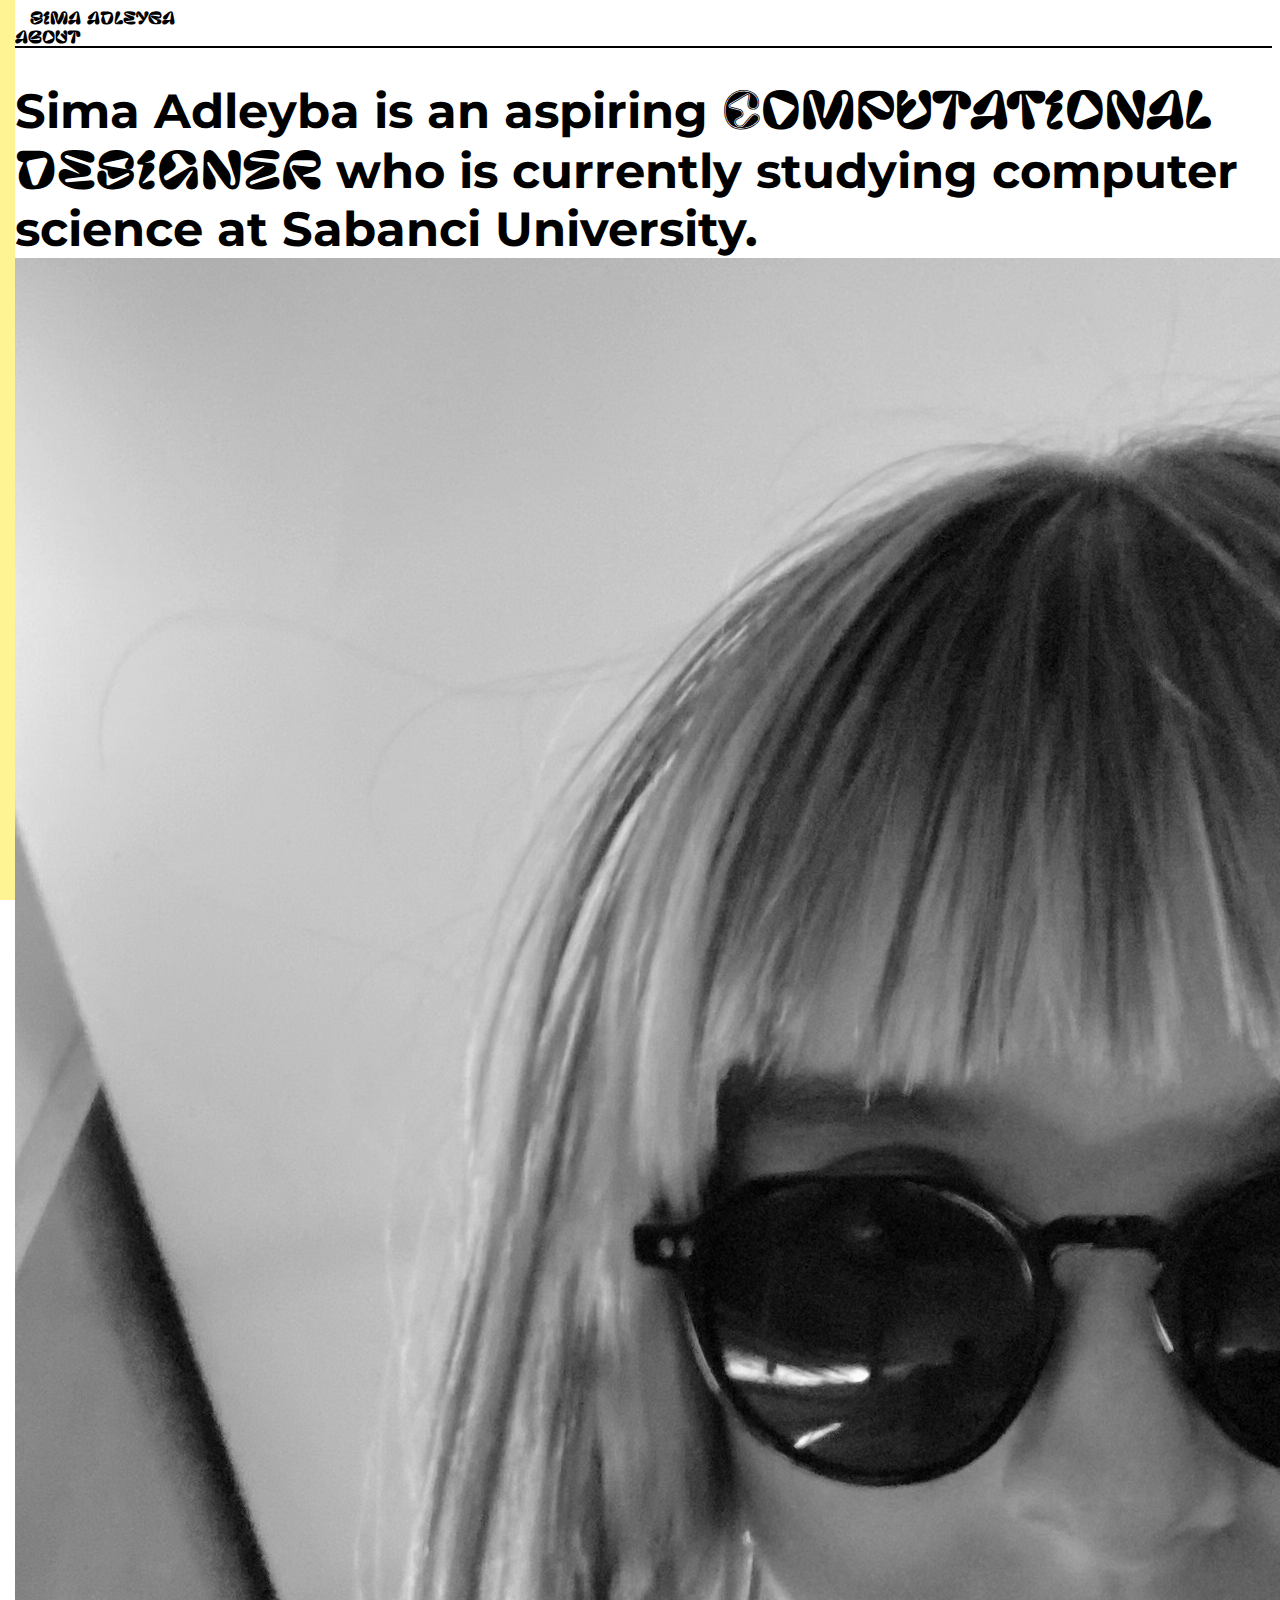
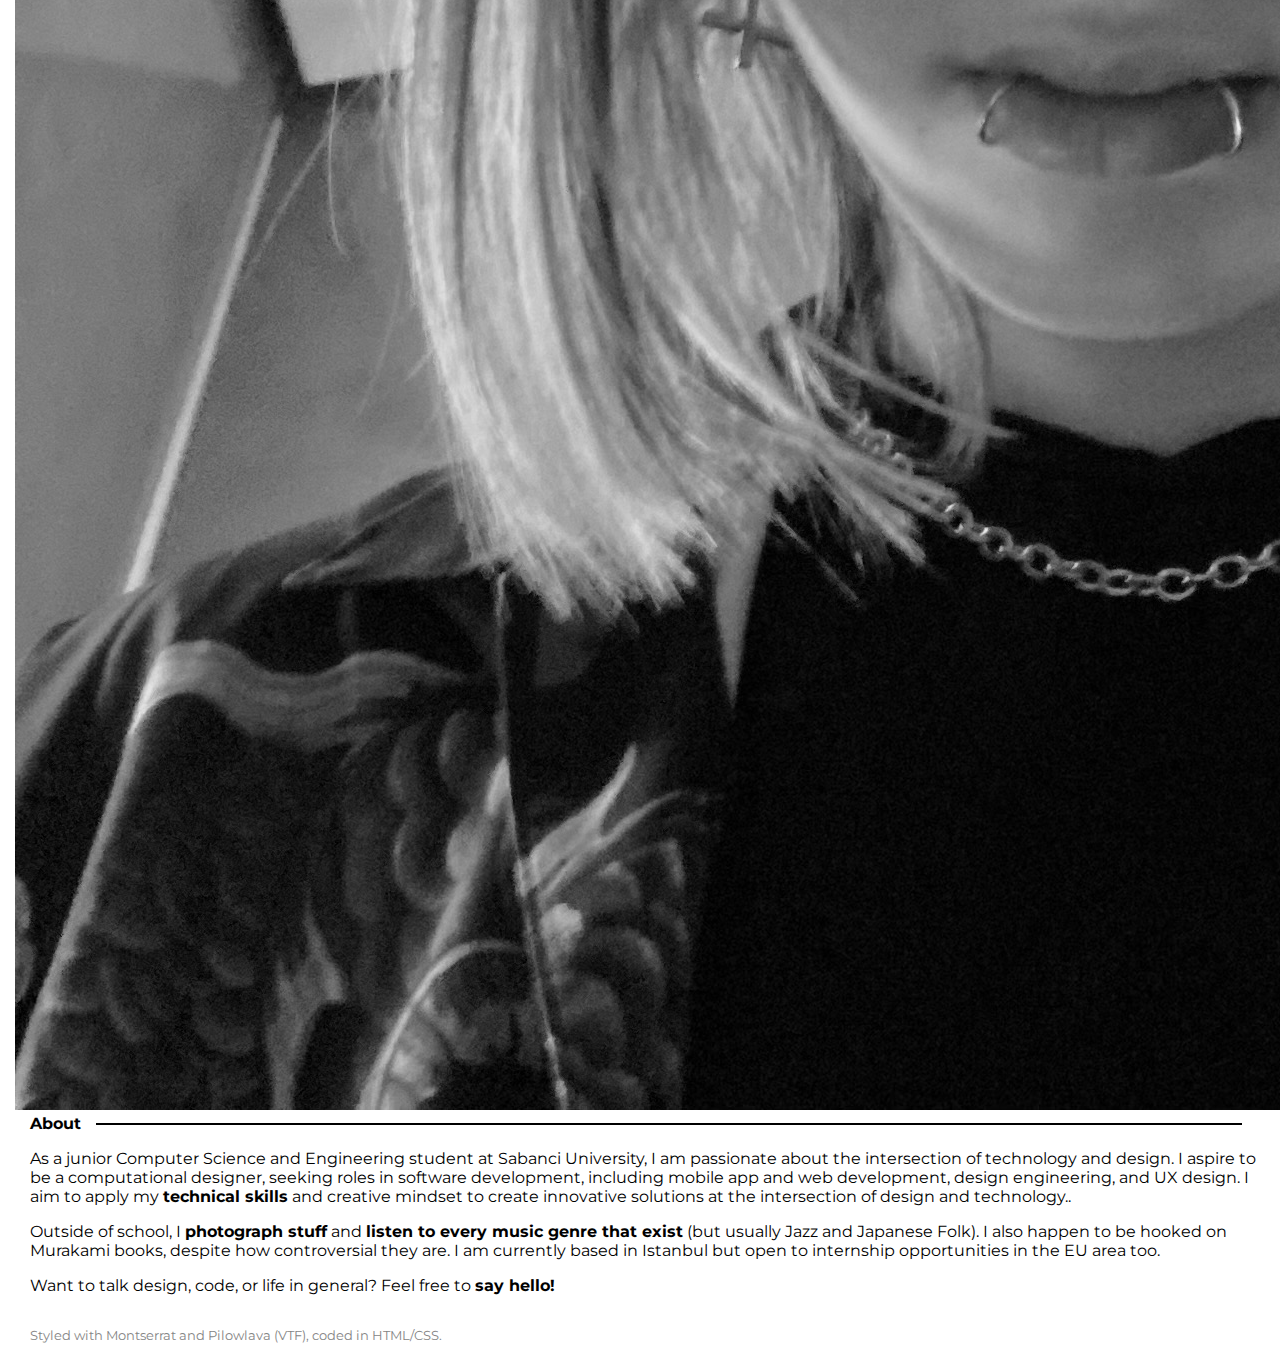
==== index.html @ 5d483352 "Update index.html" ====
<!doctype html>
<html lang="en">

<head>
    <meta charset="utf-8">
    <meta name="viewport" content="width=device-width, initial-scale=1">
    <title>sima.digital</title>
    <link href="https://cdn.jsdelivr.net/npm/bootstrap@5.3.1/dist/css/bootstrap.min.css" rel="stylesheet"
        integrity="sha384-4bw+/aepP/YC94hEpVNVgiZdgIC5+VKNBQNGCHeKRQN+PtmoHDEXuppvnDJzQIu9" crossorigin="anonymous">
    <link rel="stylesheet" href="styles.css">
    </link>
    <link rel="preconnect" href="https://fonts.googleapis.com">
    <link rel="preconnect" href="https://fonts.gstatic.com" crossorigin>
    <link href="https://fonts.googleapis.com/css2?family=Montserrat&display=swap" rel="stylesheet">
    <link href="pilowlava/Pilowlava-Regular.woff", rel="stylesheet">
</head>

<body>
    <!-- yellowish thingy that goes all the way from top the bottom -->
    <div class="yellow-rectangle"></div>

    <!-- navigation bar -->
    <nav id="main-navbar" class="navbar sticky-top border-bottom">
        <a class="navbar-brand" href="simaadleyba.github.io">Sima Adleyba</a>
        <div class="ml-auto">
            <a class="nav-link" href="#section-header-about">About</a>
        </div>
    </nav>

    <section class="container py-5">
        <div class="row align-items-center px-5">

            <!-- main introduction -->
            <div class="col-7">
                <h1 class="display-4">
                    Sima Adleyba is an aspiring <span class="special-word">computational designer</span> who is
                    currently
                    studying computer science at Sabanci University.
                </h1 class="display-4">
            </div>

            <!-- sima.jpeg -->
            <div class="col-5">
                <img src="sima.jpeg" class="img-fluid profile-image" alt="Sima Adleyba's Image">
            </div>
        </div>
    </section>

    <section class="written-stuff">
        <div class="section-header-container">
            <h4 id="section-header-about">About</h4>
            <hr class="section-divider">
        </div>

        <p>As a junior Computer Science and Engineering student at Sabanci University, I am passionate about the intersection of technology and design. I aspire to be a computational designer, seeking roles in software development, including mobile app and web development, design engineering, and UX design. I aim to apply my <a href="https://github.com/simaadleyba">technical skills</a> and creative mindset to create innovative solutions at the intersection of design and technology..</p>

        <p>Outside of school, I <a href="https://www.behance.net/simaadleyba">photograph stuff</a> and <a
                href="https://open.spotify.com/user/gqnhl2qjq4wviehysisffktm7?si=9786fa728f184265">listen to every music
                genre that exist</a> (but
            usually Jazz and Japanese Folk). I also happen to be hooked on Murakami books, despite how controversial they are. I
            am
            currently based in Istanbul but open to internship opportunities in the EU area too.</p>

        <p>
            Want to talk design, code, or life in general? Feel free to <a href="mailto:adleyba@sabanciuniv.edu">say hello!</a>
        </p>

    </section>

    <section>
        <p class="footer">
            Styled with Montserrat and Pilowlava (VTF), coded in HTML/CSS.
        </p>
    </section>

    <script src="https://cdn.jsdelivr.net/npm/bootstrap@5.3.1/dist/js/bootstrap.bundle.min.js"
        integrity="sha384-HwwvtgBNo3bZJJLYd8oVXjrBZt8cqVSpeBNS5n7C8IVInixGAoxmnlMuBnhbgrkm"
        crossorigin="anonymous"></script>
</body>

</html>
---- styles.css ----
html {
    font-family: 'Pilowlava', 'Montserrat', sans-serif;
}

@font-face {
    font-family: 'Pilowlava';
    src: url("pilowlava/Pilowlava-Regular.woff") format(woff);
}

body {
    margin-left: 15px;
    backrgound-color: #fff;
}

/* navigation stuff */

.navbar {
    background-color: #fff;
}

.navbar-brand {
    font-family: 'Pilowlava', 'Montserrat' !important;
    box-sizing: border-box;
    margin-left: 15px;
}

.navbar-brand:hover {
    text-decoration: none;
    font-weight: 400;
}

.nav-link:last-of-type {
    margin-right: 30px;
}

.border-bottom {
    border-bottom: 2px solid black !important;
}

/* body-general stuff */

.yellow-rectangle {
    position: fixed;
    top: 0;
    left: 0;
    width: 15px;
    height: 100%;
    background-color: #fff493;
    z-index: 9999;
}

section {
    font-family: 'Montserrat', sans-serif;
}

.special-word {
    font-family: 'Pilowlava';
}

a {
    text-decoration: none;
    font-weight: bold;
    color: inherit;
}

a:hover {
    text-decoration: underline black;
}

.display-4 {
    font-size: 3rem;
}

h1 {
    margin-bottom: 0;
}

.written-stuff {
    margin-left: 15px;
    margin-right: 15px;
    margin-bottom: 2em;
}

.footer {
    margin-left: 15px;
    color: rgb(133, 133, 133);
    font-size: small;
}

.container {
    max-width: none !important;
}

.section-header-container {
    display: flex;
    align-items: center;
}

.section-divider {
    flex-grow: 1;
    height: 2px;
    background-color: black;
    border: none;
    margin-left: 15px;
    margin-right: 15px;
    opacity: 1;
}

h4 {
    margin: 0px;
}

.written-stuff p:first-of-type {
    margin-top: 1rem;
}

::selection {
    background-color: #000;
    color: #fff;
}

/* mobile / small layout */

@media (max-width: 768px) {
    .profile-image {
        opacity: 0;
    }
}
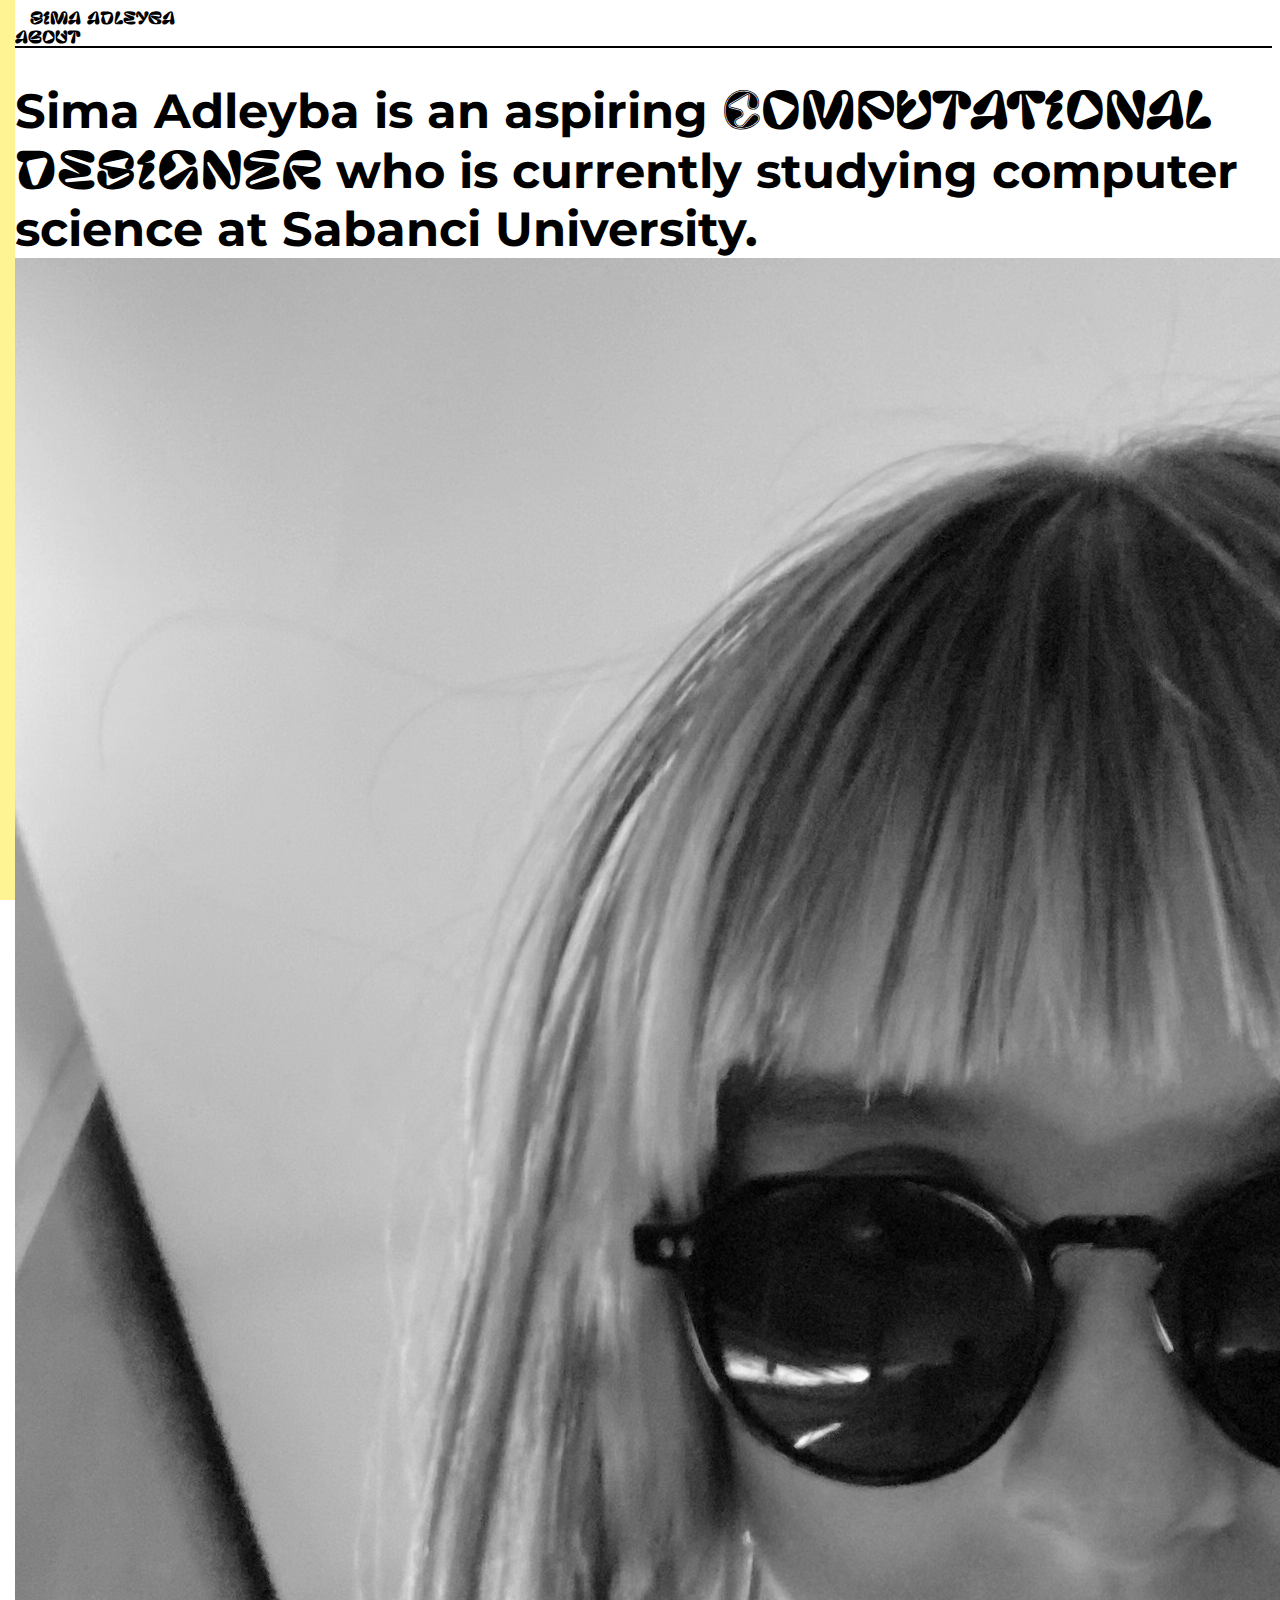
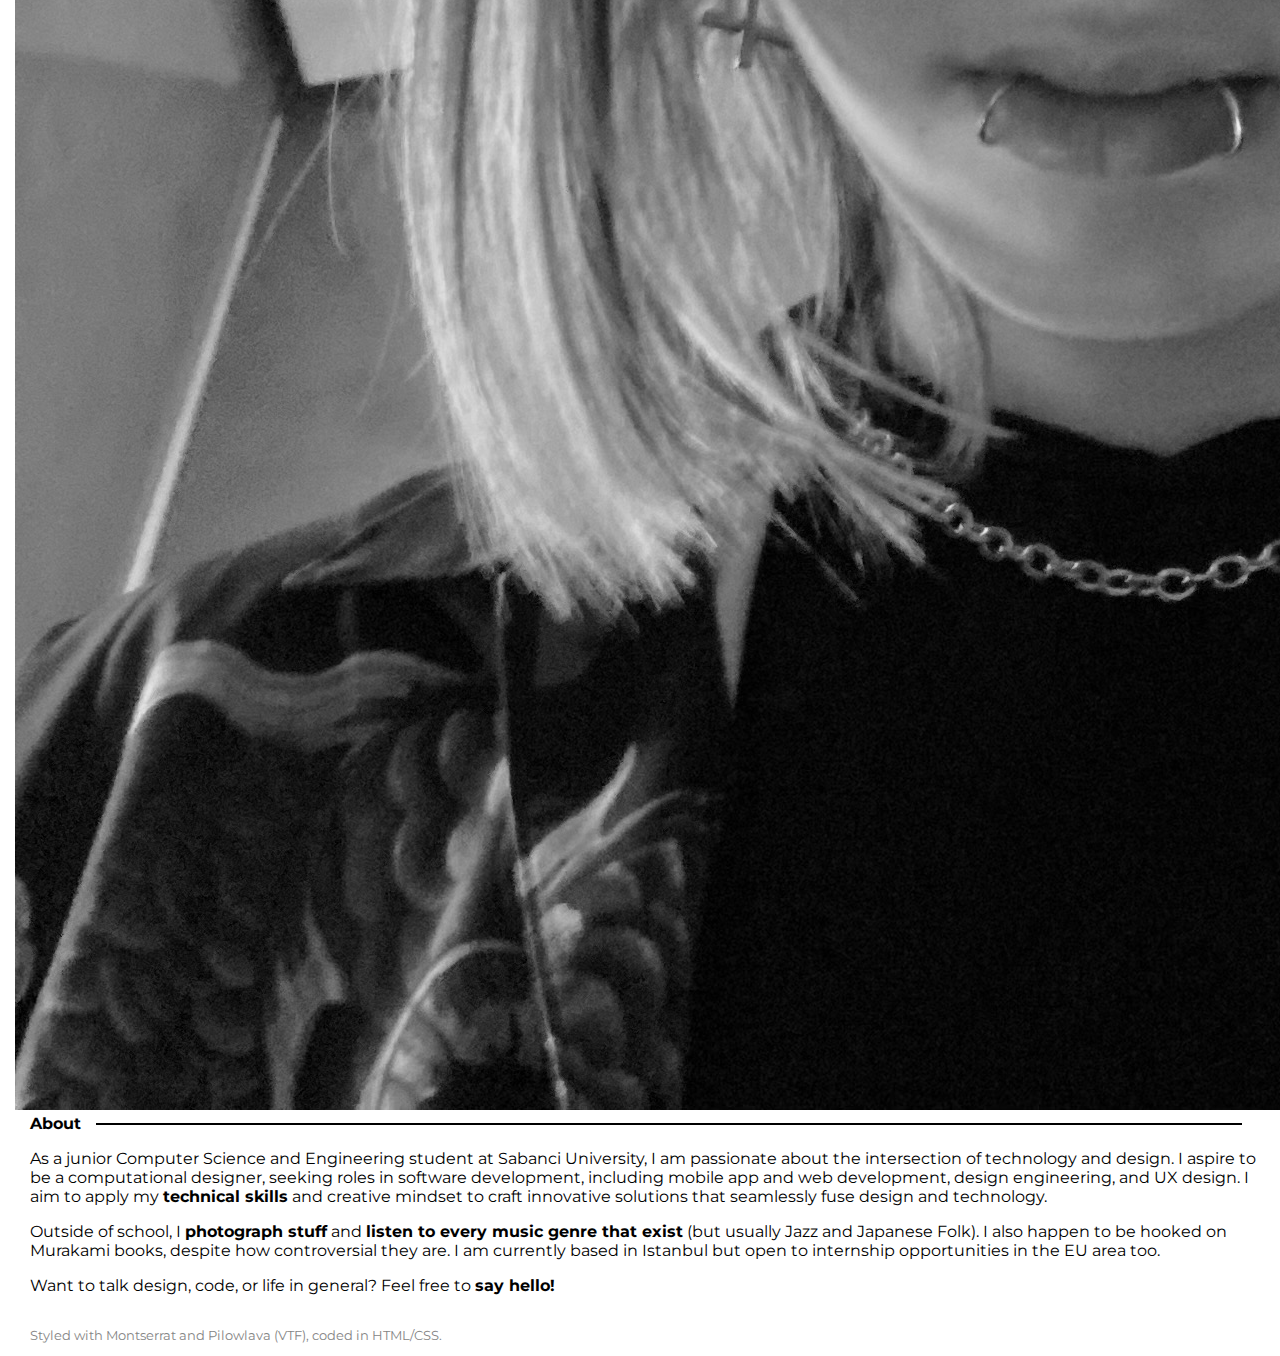
==== commit 6fdcf11f: "Update index.html" ====
--- a/index.html
+++ b/index.html
@@ -13,6 +13,8 @@
     <link rel="preconnect" href="https://fonts.gstatic.com" crossorigin>
     <link href="https://fonts.googleapis.com/css2?family=Montserrat&display=swap" rel="stylesheet">
     <link href="pilowlava/Pilowlava-Regular.woff", rel="stylesheet">
+    <link rel="icon" href="Location_dot_black.svg.png"
+    type="image/x-icon" />
 </head>
 
 <body>
@@ -52,7 +54,7 @@
             <hr class="section-divider">
         </div>
 
-        <p>As a junior Computer Science and Engineering student at Sabanci University, I am passionate about the intersection of technology and design. I aspire to be a computational designer, seeking roles in software development, including mobile app and web development, design engineering, and UX design. I aim to apply my <a href="https://github.com/simaadleyba">technical skills</a> and creative mindset to create innovative solutions at the intersection of design and technology..</p>
+        <p>As a junior Computer Science and Engineering student at Sabanci University, I am passionate about the intersection of technology and design. I aspire to be a computational designer, seeking roles in software development, including mobile app and web development, design engineering, and UX design. I aim to apply my <a href="https://github.com/simaadleyba">technical skills</a> and creative mindset to craft innovative solutions that seamlessly fuse design and technology.</p>
 
         <p>Outside of school, I <a href="https://www.behance.net/simaadleyba">photograph stuff</a> and <a
                 href="https://open.spotify.com/user/gqnhl2qjq4wviehysisffktm7?si=9786fa728f184265">listen to every music
--- a/styles.css
+++ b/styles.css
@@ -121,8 +121,18 @@
 
 /* mobile / small layout */
 
-@media (max-width: 768px) {
+@media (max-width: 1020px) {
     .profile-image {
         opacity: 0;
     }
 }
+
+@media (max-width: 768px) {
+    .display-4 {
+        font-size: 2rem;
+    }
+
+    .px-5 {
+        padding-left: 1em;
+    }
+}
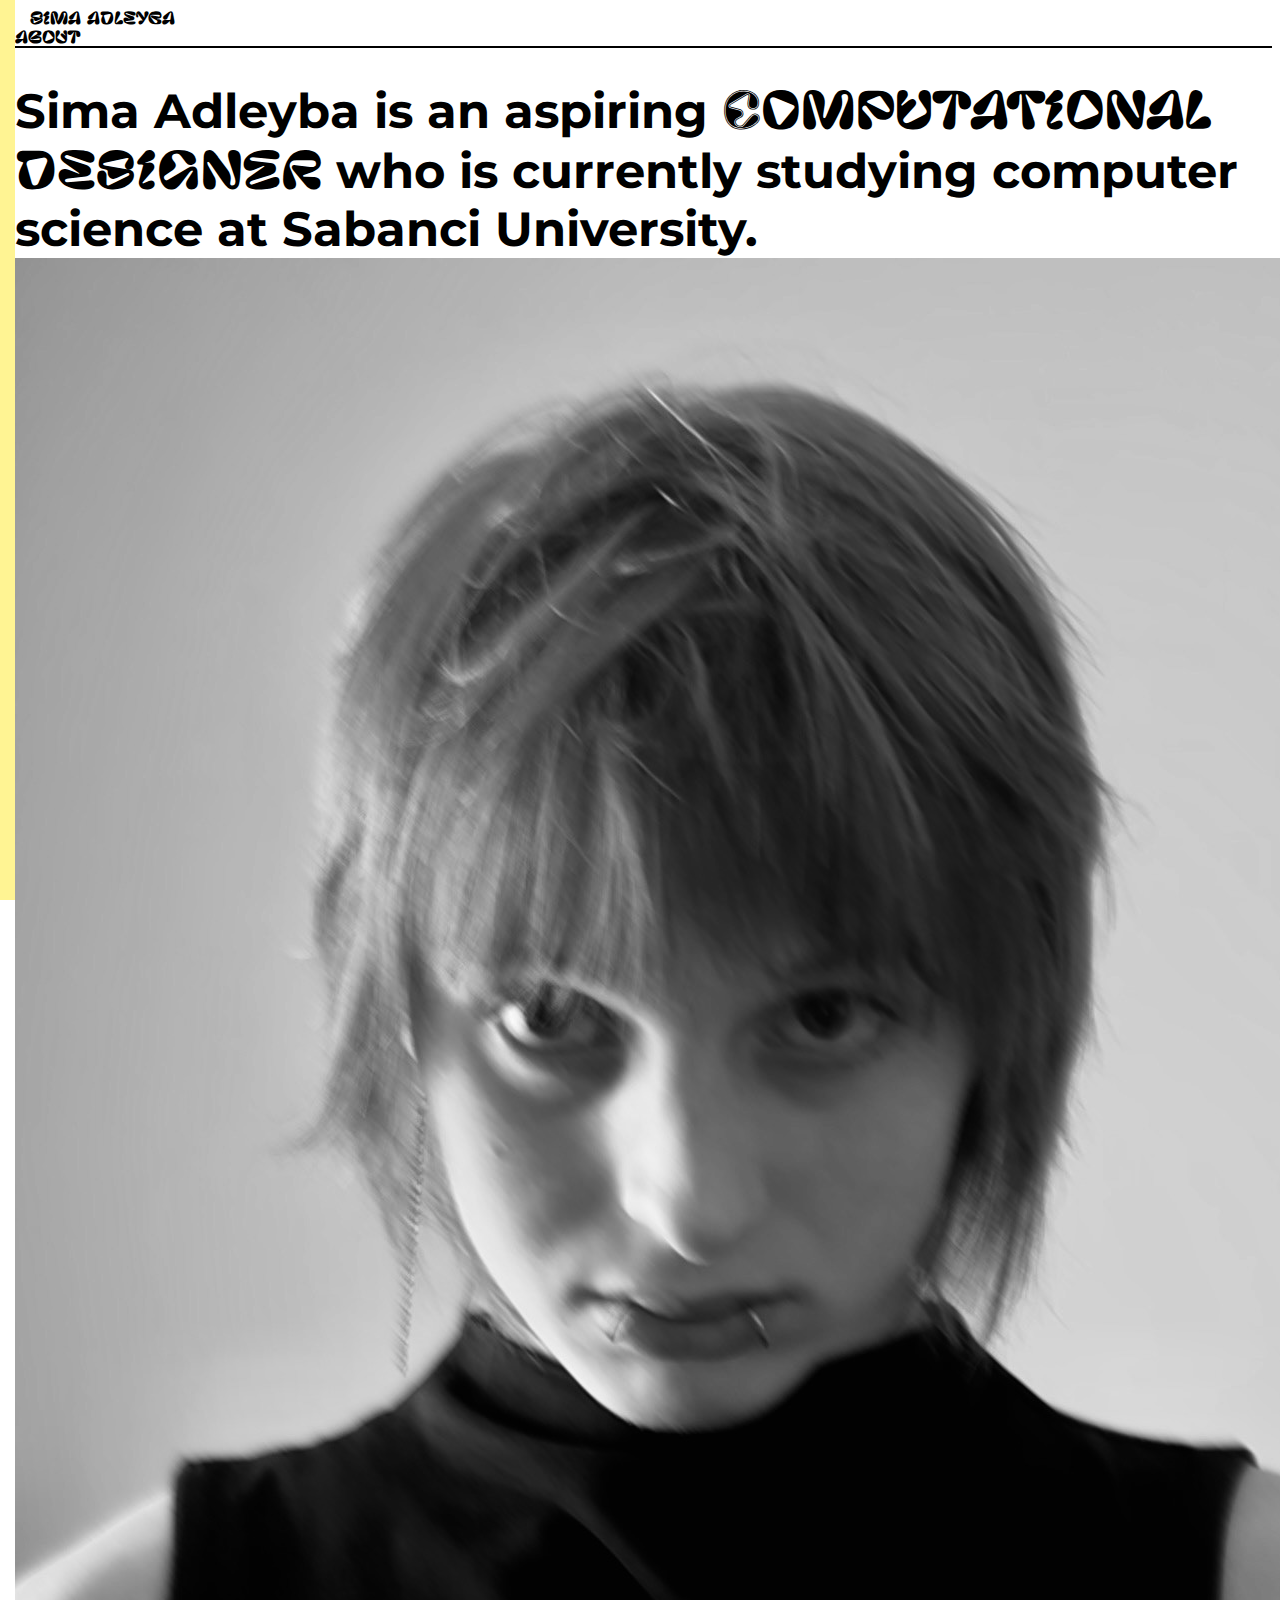
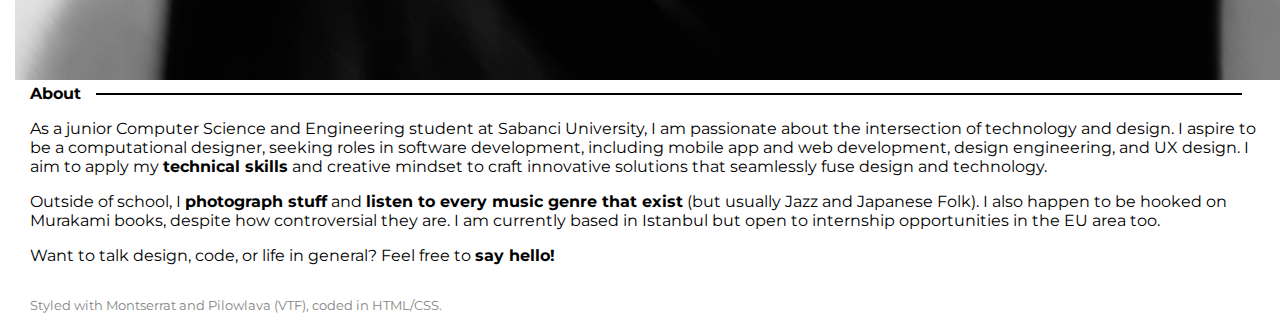
==== commit 487cc7da: "Update index.html" ====
--- a/index.html
+++ b/index.html
@@ -43,7 +43,7 @@
 
             <!-- sima.jpeg -->
             <div class="col-5">
-                <img src="sima.jpeg" class="img-fluid profile-image" alt="Sima Adleyba's Image">
+                <img src="sima.jpg" class="img-fluid profile-image" alt="Sima Adleyba's Image">
             </div>
         </div>
     </section>
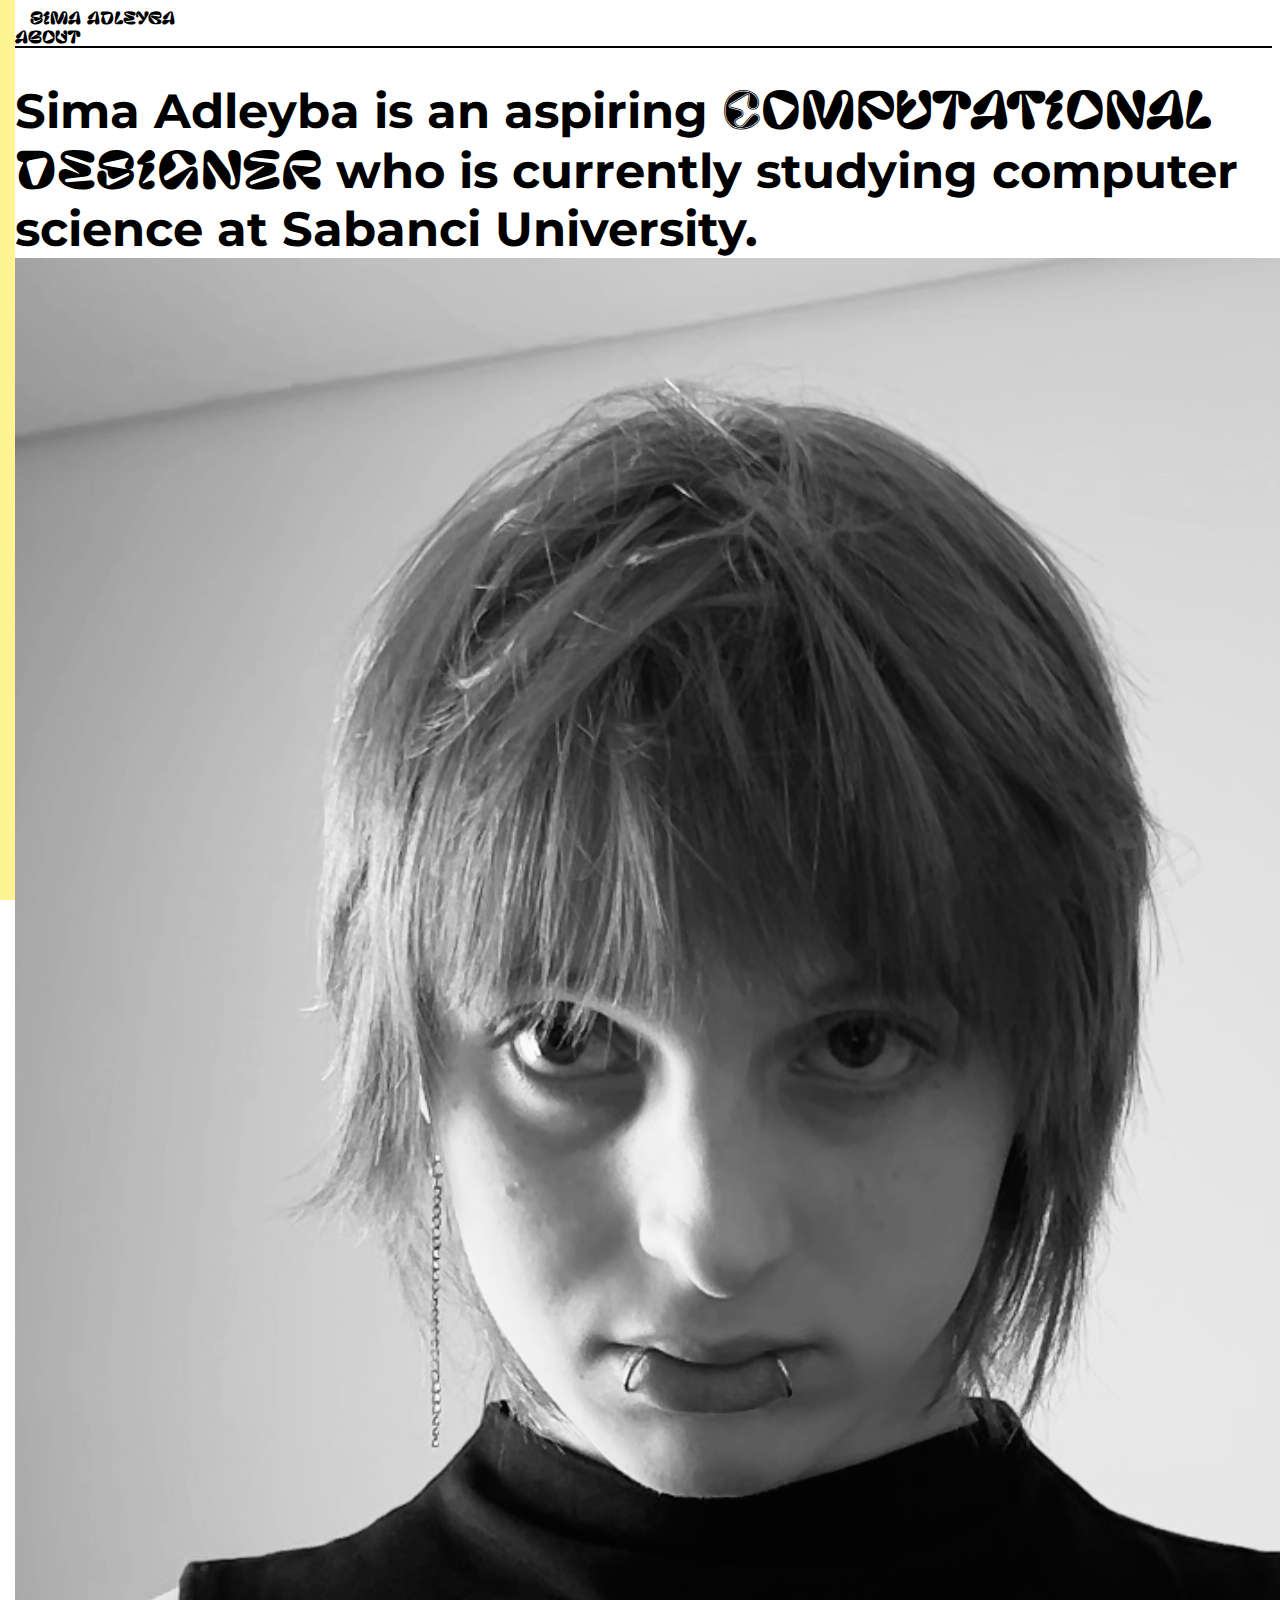
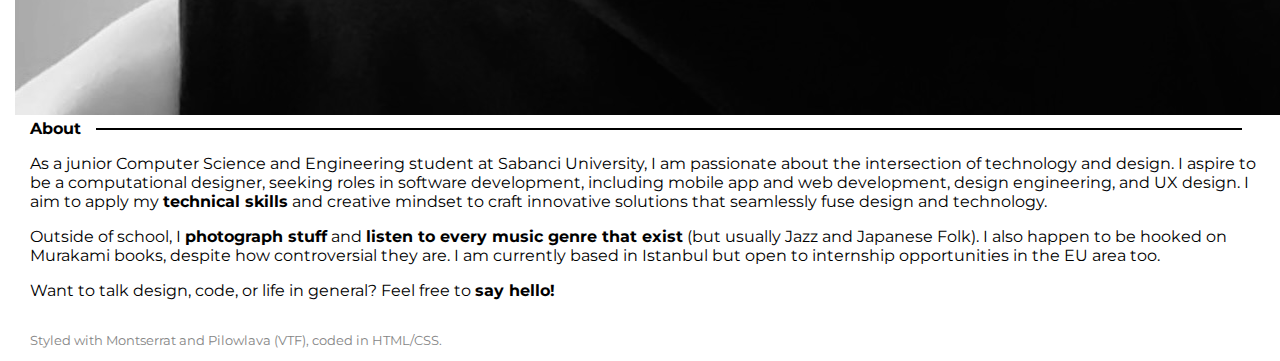
==== commit f26d9ff1: "Photo update on index.html" ====
--- a/index.html
+++ b/index.html
@@ -43,7 +43,7 @@
 
             <!-- sima.jpeg -->
             <div class="col-5">
-                <img src="sima.jpg" class="img-fluid profile-image" alt="Sima Adleyba's Image">
+                <img src="sima_new.jpg" class="img-fluid profile-image" alt="Sima Adleyba's Image">
             </div>
         </div>
     </section>
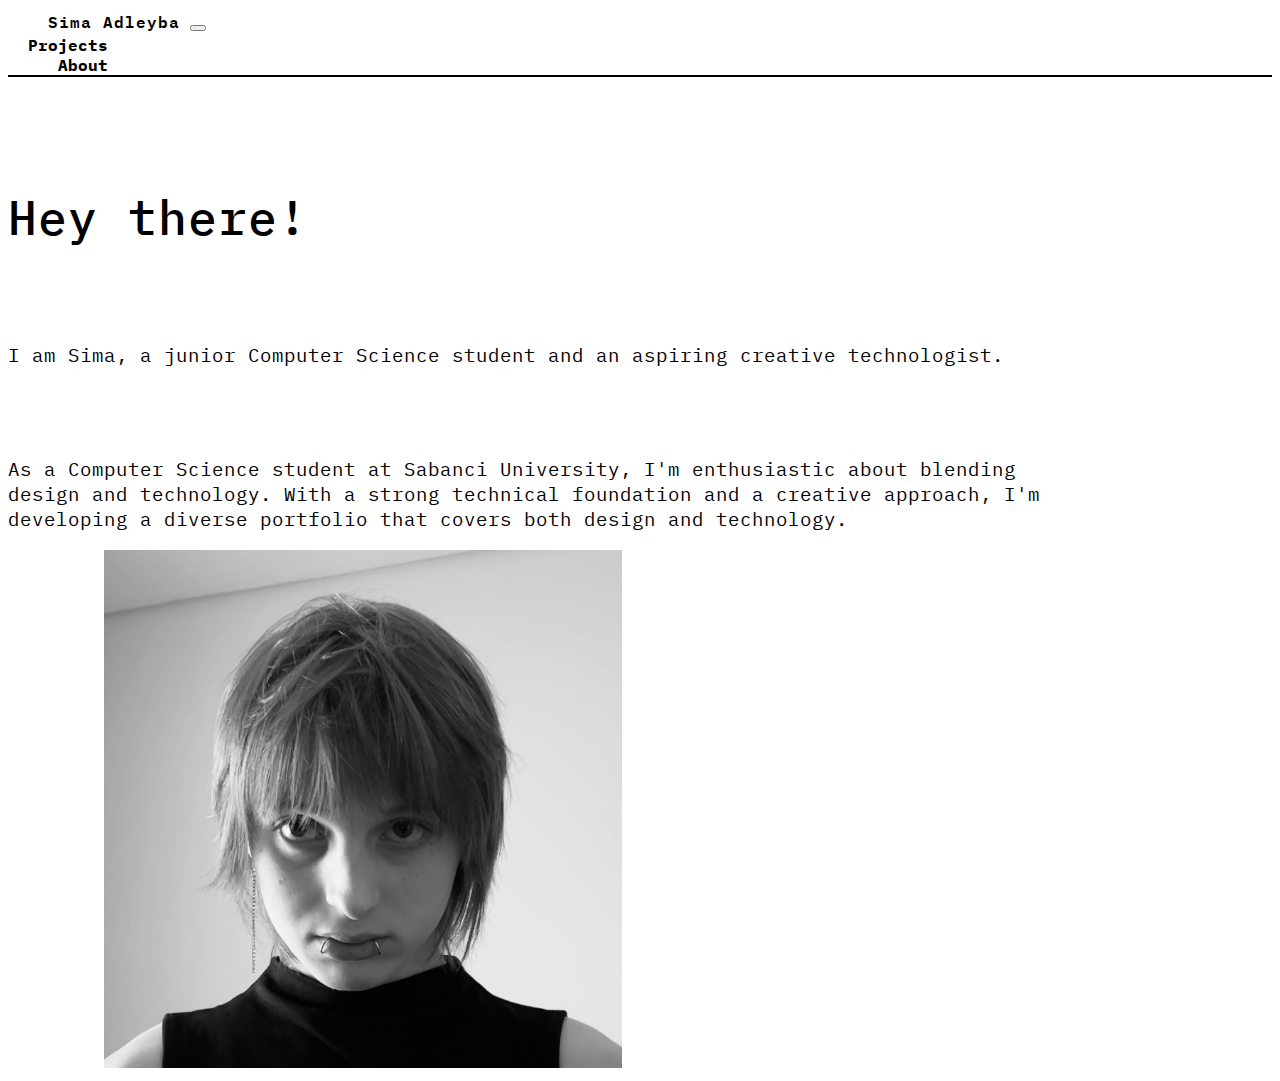
==== commit 2ad53753: "Update and rename home.html to index.html" ====
--- a/index.html
+++ b/index.html
@@ -11,73 +11,57 @@
     </link>
     <link rel="preconnect" href="https://fonts.googleapis.com">
     <link rel="preconnect" href="https://fonts.gstatic.com" crossorigin>
-    <link href="https://fonts.googleapis.com/css2?family=Montserrat&display=swap" rel="stylesheet">
-    <link href="pilowlava/Pilowlava-Regular.woff", rel="stylesheet">
-    <link rel="icon" href="Location_dot_black.svg.png"
-    type="image/x-icon" />
+    <link href="https://fonts.googleapis.com/css2?family=IBM+Plex+Mono:ital,wght@0,100;0,200;0,300;0,400;0,500;0,600;0,700;1,100;1,200;1,300;1,400;1,500;1,600;1,700&display=swap" rel="stylesheet">
+    <link rel="icon" href="/Users/sima/Desktop/Career/Web Development/sima.digital/Location_dot_black.svg.png"
+        type="image/x-icon" />
 </head>
 
 <body>
-    <!-- yellowish thingy that goes all the way from top the bottom -->
-    <div class="yellow-rectangle"></div>
-
     <!-- navigation bar -->
-    <nav id="main-navbar" class="navbar sticky-top border-bottom">
-        <a class="navbar-brand" href="simaadleyba.github.io">Sima Adleyba</a>
-        <div class="ml-auto">
-            <a class="nav-link" href="#section-header-about">About</a>
+    <nav id="main-navbar" class="navbar navbar-expand-lg navbar-light bg-light sticky-top border-bottom">
+        <div class="container-fluid">
+            <a class="navbar-brand" href="home.html">Sima Adleyba</a>
+            <button class="navbar-toggler" type="button" data-bs-toggle="collapse" data-bs-target="#navbarNavAltMarkup" aria-controls="navbarNavAltMarkup" aria-expanded="false" aria-label="Toggle navigation">
+                <span class="navbar-toggler-icon"></span>
+            </button>
+            <div class="collapse navbar-collapse" id="navbarNavAltMarkup">
+                <div class="navbar-nav ms-auto">
+                    <a class="nav-link" href="projects.html">Projects</a>
+                    <a class="nav-link custom-nav-link-last" href="about.html">About</a>
+                </div>
+            </div>
         </div>
     </nav>
 
-    <section class="container py-5">
-        <div class="row align-items-center px-5">
 
+    <section class="container py-5 intro-section">
+        <div class="row align-items-center px-5 custom-row-width">
             <!-- main introduction -->
-            <div class="col-7">
+            <div class="col">
                 <h1 class="display-4">
-                    Sima Adleyba is an aspiring <span class="special-word">computational designer</span> who is
-                    currently
-                    studying computer science at Sabanci University.
-                </h1 class="display-4">
+                    <span class="special-word">Hey there!</span>
+                </h1>
+                <br>
+                <br>
+                <br>
+                <p> I am Sima, a junior Computer Science student and an aspiring creative technologist. </p>
+                <br>
+                <br>
+                <p> As a Computer Science student at Sabanci University, I'm enthusiastic about blending design and technology.
+                    With a strong technical foundation and a creative approach, I'm developing a diverse portfolio that covers both design and technology. </p>
             </div>
-
             <!-- sima.jpeg -->
-            <div class="col-5">
-                <img src="sima_new.jpg" class="img-fluid profile-image" alt="Sima Adleyba's Image">
+            <div class="col">
+                <img src="sima.jpg" class="img-fluid profile-image" alt="Sima's Image">
             </div>
         </div>
-    </section>
-
-    <section class="written-stuff">
-        <div class="section-header-container">
-            <h4 id="section-header-about">About</h4>
-            <hr class="section-divider">
-        </div>
-
-        <p>As a junior Computer Science and Engineering student at Sabanci University, I am passionate about the intersection of technology and design. I aspire to be a computational designer, seeking roles in software development, including mobile app and web development, design engineering, and UX design. I aim to apply my <a href="https://github.com/simaadleyba">technical skills</a> and creative mindset to craft innovative solutions that seamlessly fuse design and technology.</p>
-
-        <p>Outside of school, I <a href="https://www.behance.net/simaadleyba">photograph stuff</a> and <a
-                href="https://open.spotify.com/user/gqnhl2qjq4wviehysisffktm7?si=9786fa728f184265">listen to every music
-                genre that exist</a> (but
-            usually Jazz and Japanese Folk). I also happen to be hooked on Murakami books, despite how controversial they are. I
-            am
-            currently based in Istanbul but open to internship opportunities in the EU area too.</p>
-
-        <p>
-            Want to talk design, code, or life in general? Feel free to <a href="mailto:adleyba@sabanciuniv.edu">say hello!</a>
-        </p>
-
-    </section>
-
-    <section>
-        <p class="footer">
-            Styled with Montserrat and Pilowlava (VTF), coded in HTML/CSS.
-        </p>
     </section>
 
     <script src="https://cdn.jsdelivr.net/npm/bootstrap@5.3.1/dist/js/bootstrap.bundle.min.js"
         integrity="sha384-HwwvtgBNo3bZJJLYd8oVXjrBZt8cqVSpeBNS5n7C8IVInixGAoxmnlMuBnhbgrkm"
         crossorigin="anonymous"></script>
+    <script src="https://cdn.jsdelivr.net/npm/bootstrap@5.3.1/dist/js/bootstrap.bundle.min.js" integrity="sha384-HwwvtgBNo3bZJJLYd8oVXjrBZt8cqVSpeBNS5n7C8IVInixGAoxmnlMuBnhbgrkm" crossorigin="anonymous"></script>
+
 </body>
 
 </html>
--- a/styles.css
+++ b/styles.css
@@ -1,27 +1,115 @@
 html {
-    font-family: 'Pilowlava', 'Montserrat', sans-serif;
-}
-
-@font-face {
-    font-family: 'Pilowlava';
-    src: url("pilowlava/Pilowlava-Regular.woff") format(woff);
+    font-family: 'IBM Plex Mono';
+}
+
+.ibm-plex mono-thin {
+    font-family: "IBM Plex Mono", monospace;
+    font-weight: 100;
+    font-style: normal;
+}
+
+.ibm-plex mono-extralight {
+    font-family: "IBM Plex Mono", monospace;
+    font-weight: 200;
+    font-style: normal;
+}
+
+.ibm-plex mono-light {
+    font-family: "IBM Plex Mono", monospace;
+    font-weight: 300;
+    font-style: normal;
+}
+
+.ibm-plex mono-regular {
+    font-family: "IBM Plex Mono", monospace;
+    font-weight: 400;
+    font-style: normal;
+}
+
+.ibm-plex mono-medium {
+    font-family: "IBM Plex Mono", monospace;
+    font-weight: 500;
+    font-style: normal;
+}
+
+.ibm-plex mono-semibold {
+    font-family: "IBM Plex Mono", monospace;
+    font-weight: 600;
+    font-style: normal;
+}
+
+.ibm-plex mono-bold {
+    font-family: "IBM Plex Mono", monospace;
+    font-weight: 700;
+    font-style: normal;
+}
+
+.ibm-plex mono-thin-italic {
+    font-family: "IBM Plex Mono", monospace;
+    font-weight: 100;
+    font-style: italic;
+}
+
+.ibm-plex mono-extralight-italic {
+    font-family: "IBM Plex Mono", monospace;
+    font-weight: 200;
+    font-style: italic;
+}
+
+.ibm-plex mono-light-italic {
+    font-family: "IBM Plex Mono", monospace;
+    font-weight: 300;
+    font-style: italic;
+}
+
+.ibm-plex mono-regular-italic {
+    font-family: "IBM Plex Mono", monospace;
+    font-weight: 400;
+    font-style: italic;
+}
+
+.ibm-plex mono-medium-italic {
+    font-family: "IBM Plex Mono", monospace;
+    font-weight: 500;
+    font-style: italic;
+}
+
+.ibm-plex mono-semibold-italic {
+    font-family: "IBM Plex Mono", monospace;
+    font-weight: 600;
+    font-style: italic;
+}
+
+.ibm-plex mono-bold-italic {
+    font-family: "IBM Plex Mono", monospace;
+    font-weight: 700;
+    font-style: italic;
 }
 
 body {
-    margin-left: 15px;
-    backrgound-color: #fff;
+    background-color: #fff;
 }
 
 /* navigation stuff */
+
+#main-navbar {
+    display: flex;
+    justify-content: space-between;
+    font-family: "IBM Plex Mono";
+    font-weight: 500;
+    /* Optional for spacing */
+}
 
 .navbar {
     background-color: #fff;
 }
 
 .navbar-brand {
-    font-family: 'Pilowlava', 'Montserrat' !important;
+    font-family: "IBM Plex Mono";
+    font-weight: 600;
     box-sizing: border-box;
-    margin-left: 15px;
+    margin-left: 2.5em;
+    letter-spacing: 1px;
 }
 
 .navbar-brand:hover {
@@ -29,32 +117,38 @@
     font-weight: 400;
 }
 
-.nav-link:last-of-type {
-    margin-right: 30px;
-}
+
+.nav-link {
+    display: flex;
+    justify-content: flex-end; /* Align links to the right */
+    margin-right: 1em; /* Adjust spacing if needed */
+    width: 100px;
+}
+
+.custom-nav-link-last {
+    margin-right: 2.5em; /* Adjust this value as needed */
+}
+
 
 .border-bottom {
     border-bottom: 2px solid black !important;
 }
 
+.border-top {
+    border-top: 1px solid black !important;
+}
+
 /* body-general stuff */
-
-.yellow-rectangle {
-    position: fixed;
-    top: 0;
-    left: 0;
-    width: 15px;
-    height: 100%;
-    background-color: #fff493;
-    z-index: 9999;
-}
-
 section {
-    font-family: 'Montserrat', sans-serif;
+    font-family: 'IBM Plex Mono', sans-serif;
+    font-size: 1.2em;
+    letter-spacing: 1px;
 }
 
 .special-word {
-    font-family: 'Pilowlava';
+    font-family: 'IBM Plex Mono';
+    font-weight: 500;
+    letter-spacing: 1px;
 }
 
 a {
@@ -63,6 +157,12 @@
     color: inherit;
 }
 
+.intro-section {
+    display: flex;
+    justify-content: center;
+    width: 90%;
+}
+
 a:hover {
     text-decoration: underline black;
 }
@@ -75,25 +175,30 @@
     margin-bottom: 0;
 }
 
-.written-stuff {
-    margin-left: 15px;
-    margin-right: 15px;
-    margin-bottom: 2em;
+.col:first-of-type {
+    margin-right: 5em;
+}
+
+.col:last-of-type {
+    margin-left: 5em;
 }
 
 .footer {
-    margin-left: 15px;
+    margin-left: 1.5em;
     color: rgb(133, 133, 133);
     font-size: small;
-}
-
-.container {
-    max-width: none !important;
+    letter-spacing: 1px;
 }
 
 .section-header-container {
     display: flex;
     align-items: center;
+}
+
+/* Adjustments for the Projects and About sections */
+.col-auto {
+    display: inline;
+    width: auto;
 }
 
 .section-divider {
@@ -101,13 +206,24 @@
     height: 2px;
     background-color: black;
     border: none;
-    margin-left: 15px;
-    margin-right: 15px;
+    margin-left: 1.5em;
+    margin-right: 1.5em;
     opacity: 1;
+}
+
+.profile-image {
+    max-width: 27em;
 }
 
 h4 {
     margin: 0px;
+}
+
+.about-section {
+    margin-top: 3em;
+    margin-bottom: 3em;
+    margin-left: 1.5em;
+    margin-right: 1.5em;
 }
 
 .written-stuff p:first-of-type {
@@ -117,6 +233,82 @@
 ::selection {
     background-color: #000;
     color: #fff;
+}
+
+.contact-me {
+    margin-bottom: 1.5em;
+}
+
+.col-lg-8 {
+    width: 90%
+}
+
+.py-5 {
+    margin-top: 4em;
+}
+
+.contact-section {
+    margin-top: 3em;
+    margin-bottom: 3em;
+    margin-left: 1.5em!important;
+}
+
+.contact-section h2 {
+    text-align: left;
+    margin-bottom: 1em;
+}
+
+.contact-section .row {
+    margin-bottom: 1em;
+}
+
+.contact-section .col {
+    text-align: left;
+}
+
+.project-section .col-lg-8 {
+    text-align: left;
+    margin-left: 2em;
+}
+
+.contact-section a {
+    text-decoration: underline;
+    color: inherit; /* This will make the links inherit the color of the surrounding text */
+    font-weight: normal!important;
+}
+
+.contact-section a:hover {
+    font-weight: bold!important;
+}
+
+.project-section {
+    width: 90%;
+    margin-top: 3em;
+}
+
+.about-section .row {
+    padding-left: 0.5em;
+}
+
+.project-section .col-md-6 {
+    flex: 0 0 auto;
+    width: 45%;
+    margin-left: auto;
+    margin-right: auto;
+    margin-top: 4em;
+}
+
+.border-primary {
+    border-color: black!important;
+}
+
+.card {
+    border-radius: 0!important;
+    margin-bottom: 3em;
+}
+
+.card-img-top {
+    border-radius: 0!important;
 }
 
 /* mobile / small layout */
@@ -131,8 +323,4 @@
     .display-4 {
         font-size: 2rem;
     }
-
-    .px-5 {
-        padding-left: 1em;
-    }
-}
+}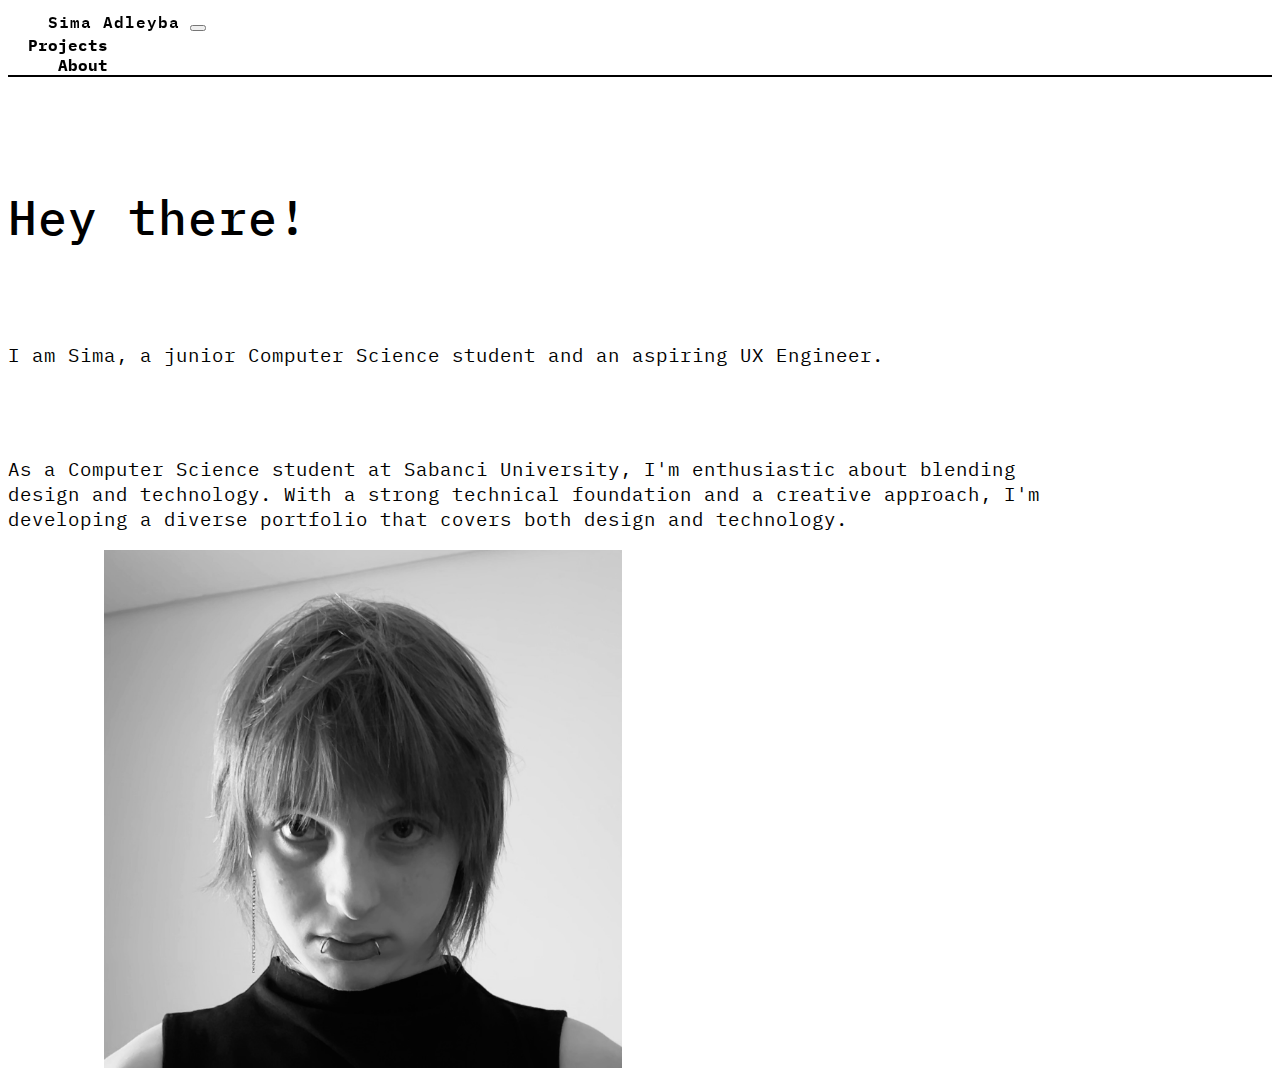
==== commit c9720f69: "added sound design projects" ====
--- a/index.html
+++ b/index.html
@@ -20,7 +20,7 @@
     <!-- navigation bar -->
     <nav id="main-navbar" class="navbar navbar-expand-lg navbar-light bg-light sticky-top border-bottom">
         <div class="container-fluid">
-            <a class="navbar-brand" href="home.html">Sima Adleyba</a>
+            <a class="navbar-brand" href="index.html">Sima Adleyba</a>
             <button class="navbar-toggler" type="button" data-bs-toggle="collapse" data-bs-target="#navbarNavAltMarkup" aria-controls="navbarNavAltMarkup" aria-expanded="false" aria-label="Toggle navigation">
                 <span class="navbar-toggler-icon"></span>
             </button>
@@ -44,7 +44,7 @@
                 <br>
                 <br>
                 <br>
-                <p> I am Sima, a junior Computer Science student and an aspiring creative technologist. </p>
+                <p> I am Sima, a junior Computer Science student and an aspiring UX Engineer. </p>
                 <br>
                 <br>
                 <p> As a Computer Science student at Sabanci University, I'm enthusiastic about blending design and technology.
--- a/styles.css
+++ b/styles.css
@@ -97,12 +97,14 @@
     justify-content: space-between;
     font-family: "IBM Plex Mono";
     font-weight: 500;
-    /* Optional for spacing */
 }
 
 .navbar {
-    background-color: #fff;
-}
+    background-color: rgba(255, 255, 255, 0.5) !important;
+    -webkit-backdrop-filter: blur(5px) !important;
+    backdrop-filter: blur(5px) !important;
+}
+
 
 .navbar-brand {
     font-family: "IBM Plex Mono";
@@ -120,13 +122,17 @@
 
 .nav-link {
     display: flex;
-    justify-content: flex-end; /* Align links to the right */
-    margin-right: 1em; /* Adjust spacing if needed */
+    justify-content: flex-end;
+    margin-right: 1em;
     width: 100px;
 }
 
+.nav-link.active {
+    font-weight: bold;
+}
+
 .custom-nav-link-last {
-    margin-right: 2.5em; /* Adjust this value as needed */
+    margin-right: 2.5em;
 }
 
 
@@ -195,10 +201,27 @@
     align-items: center;
 }
 
+.card-text {
+    font-size: large;
+}
+
 /* Adjustments for the Projects and About sections */
 .col-auto {
     display: inline;
     width: auto;
+}
+
+.project-category-row {
+    width: 100%;
+}
+
+.project-category-link {
+    text-decoration: none;
+    font-weight: 400;
+}
+
+.project-category-link:hover {
+    text-decoration: underline;
 }
 
 .section-divider {
@@ -266,14 +289,14 @@
     text-align: left;
 }
 
-.project-section .col-lg-8 {
+.project-section .col-lg-8 .h3 {
     text-align: left;
     margin-left: 2em;
 }
 
 .contact-section a {
     text-decoration: underline;
-    color: inherit; /* This will make the links inherit the color of the surrounding text */
+    color: inherit;
     font-weight: normal!important;
 }
 
@@ -281,34 +304,73 @@
     font-weight: bold!important;
 }
 
+.about-section .row {
+    padding-left: 0.5em;
+}
+
+.project-category-row {
+    margin-top: 1.5em;
+    margin-bottom: 3em;
+}
+
+.border-primary {
+    border-color: black!important;
+}
+
+.card {
+    border-radius: 0!important;
+    margin-bottom: 3em;
+}
+
+.card-img-top {
+    border-radius: 0!important;
+}
+
+.contact-section .col-lg-8 {
+    margin-left: 0.5em;
+}
+
+.card-body a {
+    font-weight: normal;
+    text-decoration: none;
+}
+
+.card-body a:hover {
+    font-weight: normal;
+    text-decoration: none;
+}
+
+/* Adjustments for the Projects and About sections */
 .project-section {
     width: 90%;
     margin-top: 3em;
-}
-
-.about-section .row {
-    padding-left: 0.5em;
+    padding-left: 1em;
+    padding-right: 1em;
+    display: flex;
+    flex-wrap: wrap;
 }
 
 .project-section .col-md-6 {
-    flex: 0 0 auto;
-    width: 45%;
-    margin-left: auto;
-    margin-right: auto;
-    margin-top: 4em;
-}
-
-.border-primary {
-    border-color: black!important;
-}
-
-.card {
-    border-radius: 0!important;
-    margin-bottom: 3em;
-}
-
-.card-img-top {
-    border-radius: 0!important;
+    flex: 0 0 calc(50% - 2em);
+    margin-top: 1.5em;
+    margin-right: 2em;
+    margin-bottom: 2em;
+}
+
+.section-header-container {
+    display: flex;
+    align-items: center;
+    margin-bottom: 1em;
+}
+
+.project-section h3 {
+    margin-right: 1em;
+}
+
+#ux-ui-development,
+#ml-data-science,
+#creative-works {
+    scroll-margin-top: 3.5em;
 }
 
 /* mobile / small layout */
